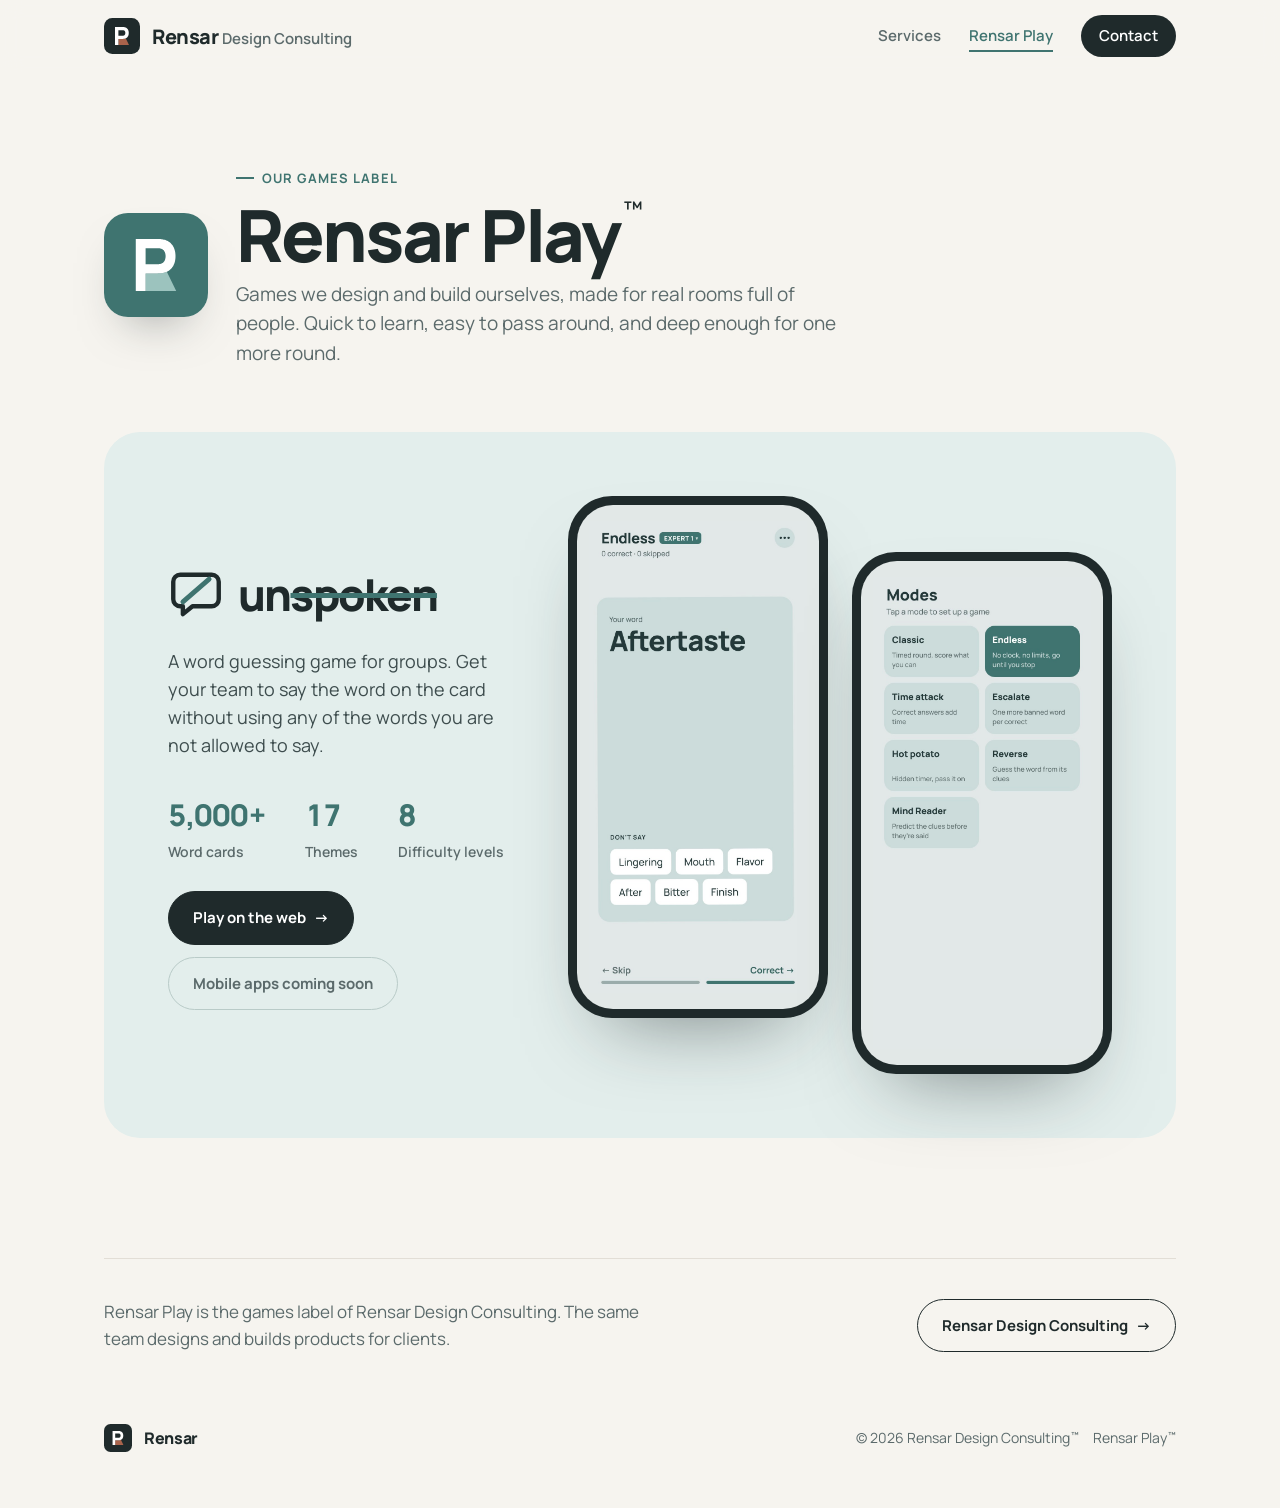
==== play.html @ d3c5a80e "Add Rensar website Home page for Rensar Design Consulting and a separate Rensar Play page.  Co-Autho" ====
<!doctype html>
<html lang="en">
<head>
<meta charset="utf-8">
<meta name="viewport" content="width=device-width, initial-scale=1">
<title>Rensar Play</title>
<meta name="description" content="Rensar Play, the games label of Rensar Design Consulting.">
<link rel="preconnect" href="https://fonts.googleapis.com">
<link rel="preconnect" href="https://fonts.gstatic.com" crossorigin>
<link href="https://fonts.googleapis.com/css2?family=Manrope:wght@400;500;600;700;800&display=swap" rel="stylesheet">
<link rel="icon" href="img/favicon.svg" type="image/svg+xml">
<link rel="stylesheet" href="styles.css">
</head>
<body class="play">
<svg width="0" height="0" style="position:absolute" aria-hidden="true">
  <defs>
    <path id="r-wedge" d="M69.44 75.00 L40.00 75.00 L40.00 58.06 L51.67 58.06 L51.81 58.05 L51.97 58.05 L52.13 58.05 L52.31 58.04 L52.50 58.04 L52.70 58.03 L52.91 58.02 L53.13 58.01 L53.37 58.00 L53.61 57.99 L53.86 57.97 L54.10 57.96 L54.34 57.94 L54.57 57.92 L54.79 57.90 L55.01 57.88 L55.22 57.85 L55.43 57.83 L55.64 57.80 L55.83 57.78 L56.71 57.62 L57.55 57.44 L58.36 57.22 L59.14 56.97 L59.88 56.69 L60.34 56.50 L60.42 56.50 L69.44 75.00 Z"/>
    <path id="r-p" d="M30.56 25.00 L51.67 25.00 L51.82 25.00 L51.98 25.00 L52.15 25.00 L52.33 25.01 L52.52 25.01 L52.72 25.02 L52.93 25.03 L53.16 25.03 L53.39 25.04 L53.63 25.05 L53.87 25.06 L54.11 25.08 L54.34 25.09 L54.57 25.11 L54.80 25.13 L55.01 25.16 L55.23 25.18 L55.43 25.21 L55.64 25.24 L55.83 25.28 L56.71 25.43 L57.56 25.62 L58.38 25.84 L59.16 26.08 L59.91 26.36 L60.63 26.67 L61.31 27.02 L61.97 27.39 L62.59 27.79 L63.18 28.23 L63.73 28.69 L64.26 29.18 L64.76 29.69 L65.23 30.22 L65.66 30.78 L66.07 31.36 L66.45 31.96 L66.79 32.58 L67.11 33.23 L67.40 33.91 L67.65 34.60 L67.88 35.31 L68.09 36.03 L68.26 36.77 L68.41 37.52 L68.53 38.29 L68.63 39.08 L68.70 39.88 L68.74 40.70 L68.75 41.53 L68.74 42.36 L68.70 43.18 L68.63 43.98 L68.53 44.76 L68.41 45.53 L68.26 46.29 L68.08 47.03 L67.87 47.75 L67.64 48.46 L67.38 49.15 L67.09 49.82 L66.77 50.47 L66.42 51.10 L66.04 51.70 L65.63 52.28 L65.20 52.83 L64.73 53.37 L64.23 53.88 L63.70 54.36 L63.14 54.83 L62.55 55.26 L61.93 55.67 L61.28 56.04 L60.60 56.38 L59.88 56.69 L59.14 56.97 L58.36 57.22 L57.55 57.44 L56.71 57.62 L55.83 57.78 L55.64 57.80 L55.43 57.83 L55.22 57.85 L55.01 57.88 L54.79 57.90 L54.57 57.92 L54.34 57.94 L54.10 57.96 L53.86 57.97 L53.61 57.99 L53.37 58.00 L53.13 58.01 L52.91 58.02 L52.70 58.03 L52.50 58.04 L52.31 58.04 L52.13 58.05 L51.97 58.05 L51.81 58.05 L51.67 58.06 L40.00 58.06 L40.00 75.00 L30.56 75.00 L30.56 25.00 Z M51.25 49.24 L51.40 49.24 L51.55 49.23 L51.70 49.23 L51.86 49.23 L52.01 49.22 L52.17 49.21 L52.34 49.20 L52.51 49.19 L52.67 49.18 L52.85 49.17 L53.02 49.15 L53.19 49.13 L53.36 49.11 L53.52 49.09 L53.68 49.06 L53.84 49.03 L53.99 49.00 L54.15 48.97 L54.30 48.93 L54.44 48.89 L54.82 48.78 L55.17 48.65 L55.51 48.51 L55.83 48.36 L56.14 48.19 L56.42 48.01 L56.69 47.81 L56.94 47.60 L57.18 47.37 L57.40 47.14 L57.60 46.89 L57.79 46.63 L57.96 46.37 L58.13 46.10 L58.28 45.83 L58.41 45.56 L58.54 45.27 L58.65 44.99 L58.75 44.69 L58.84 44.39 L58.91 44.09 L58.98 43.79 L59.04 43.50 L59.09 43.21 L59.14 42.92 L59.17 42.64 L59.20 42.35 L59.22 42.08 L59.23 41.80 L59.24 41.53 L59.23 41.26 L59.22 40.98 L59.20 40.70 L59.17 40.42 L59.14 40.13 L59.09 39.85 L59.04 39.56 L58.98 39.26 L58.91 38.96 L58.84 38.66 L58.75 38.36 L58.65 38.07 L58.54 37.78 L58.41 37.50 L58.28 37.22 L58.13 36.95 L57.96 36.68 L57.79 36.42 L57.60 36.17 L57.40 35.92 L57.18 35.68 L56.94 35.46 L56.69 35.24 L56.42 35.05 L56.14 34.87 L55.83 34.70 L55.51 34.54 L55.17 34.40 L54.82 34.28 L54.44 34.17 L54.30 34.13 L54.15 34.09 L53.99 34.05 L53.84 34.02 L53.68 33.99 L53.52 33.97 L53.36 33.94 L53.19 33.92 L53.02 33.90 L52.85 33.89 L52.67 33.88 L52.51 33.86 L52.34 33.85 L52.17 33.84 L52.01 33.84 L51.86 33.83 L51.70 33.83 L51.55 33.82 L51.40 33.82 L51.25 33.82 L40.00 33.82 L40.00 49.24 L51.25 49.24 Z" fill-rule="evenodd"/>
    <symbol id="tile-teal" viewBox="0 0 100 100"><rect width="100" height="100" rx="23" fill="#3F7470"/><use href="#r-wedge" fill="#9CC3BE"/><use href="#r-p" fill="#fff"/></symbol>
    <symbol id="tile-ink-clay" viewBox="0 0 100 100"><rect width="100" height="100" rx="23" fill="#1F2A2B"/><use href="#r-wedge" fill="#A9634B"/><use href="#r-p" fill="#fff"/></symbol>
    <symbol id="tile-paper-clay" viewBox="0 0 100 100"><rect width="100" height="100" rx="23" fill="#FFFFFF"/><use href="#r-wedge" fill="#A9634B"/><use href="#r-p" fill="#1F2A2B"/></symbol>
    <symbol id="bubble" viewBox="0 0 64 64">
      <path d="M14 10h36a8 8 0 0 1 8 8v20a8 8 0 0 1-8 8H28l-11 9v-9h-3a8 8 0 0 1-8-8V18a8 8 0 0 1 8-8z" fill="none" stroke="#1F2A2B" stroke-width="5" stroke-linejoin="round"/>
      <path d="M17 41 L47 15" stroke="#3F7470" stroke-width="5.5" stroke-linecap="round"/>
    </symbol>
  </defs>
</svg>
<header class="nav">
  <div class="wrap">
    <a class="brand" href="index.html" aria-label="Rensar Design Consulting home">
      <svg><use href="#tile-ink-clay"/></svg><span>Rensar <small>Design Consulting</small></span>
    </a>
    <nav>
      <a class="hide-sm" href="index.html#services">Services</a>
      <a class="play-link active" href="play.html">Rensar Play</a>
      <a class="btn-sm" href="index.html#contact">Contact</a>
    </nav>
  </div>
</header>
<main>
  <section class="play-hero">
    <div class="wrap">
      <div class="badge enter"><svg><use href="#tile-teal"/></svg></div>
      <div>
        <div class="eyebrow">Our games label</div>
        <h1>Rensar Play<span class="tm">™</span></h1>
        <p class="lede">Games we design and build ourselves, made for real rooms full of people. Quick to learn, easy to pass around, and deep enough for one more round.</p>
      </div>
    </div>
  </section>

  <section style="padding-top:24px">
    <div class="wrap">
      <div class="game-band reveal">
        <div class="game">
          <div>
            <div class="wordmark"><svg><use href="#bubble"/></svg><span>un<s>spoken</s></span></div>
            <p class="desc">A word guessing game for groups. Get your team to say the word on the card without using any of the words you are not allowed to say.</p>
            <div class="stats reveal">
              <div class="stat"><b data-count="5000" data-suffix="+">5,000+</b><span>Word cards</span></div>
              <div class="stat"><b data-count="17">17</b><span>Themes</span></div>
              <div class="stat"><b data-count="8">8</b><span>Difficulty levels</span></div>
            </div>
            <div class="cta" style="margin-top:8px">
              <a class="btn primary" href="https://claude.ai/artifact/SXDwUy3D3ZzAyVBZun3dq1" target="_blank" rel="noopener">Play on the web <span class="arrow">→</span></a>
              <span class="btn soon">Mobile apps coming soon</span>
            </div>
          </div>
          <div class="phones">
            <div class="phone"><div class="screen"><img src="img/unspoken-home.jpg" alt="Unspoken card screen with the word Aftertaste and six banned words"></div></div>
            <div class="phone second"><div class="screen"><img src="img/unspoken-modes.jpg" alt="Unspoken modes screen"></div></div>
          </div>
        </div>
      </div>
    </div>
  </section>

  <section class="back" style="padding-top:24px">
    <div class="wrap">
      <div class="row reveal">
        <p>Rensar Play is the games label of Rensar Design Consulting. The same team designs and builds products for clients.</p>
        <a class="btn ghost" href="index.html">Rensar Design Consulting <span class="arrow">→</span></a>
      </div>
    </div>
  </section>
</main>
<footer>
  <div class="wrap">
    <a class="brand" href="index.html"><svg><use href="#tile-ink-clay"/></svg><span>Rensar</span></a>
    <div class="marks">© 2026 Rensar Design Consulting<span class="tm">™</span><span class="gap"></span>Rensar Play<span class="tm">™</span></div>
  </div>
</footer>
<script src="site.js"></script>
</body>
</html>
---- styles.css ----
:root {
  --ink: #1F2A2B;
  --teal: #3F7470;
  --teal-light: #9CC3BE;
  --teal-wash: #E3EEEC;
  --clay: #A9634B;
  --clay-soft: #D9937A;
  --clay-wash: #F3E6E0;
  --paper: #F6F4EF;
  --card: #FFFFFF;
  --text: #1F2A2B;
  --muted: #5B6A6B;
  --line: #E2DED6;
  --max: 1120px;
  --ease: cubic-bezier(.2, .7, .2, 1);
}
* { box-sizing: border-box; margin: 0; padding: 0; }
html { scroll-behavior: smooth; }
body {
  font-family: "Manrope", system-ui, -apple-system, "Segoe UI", sans-serif;
  background: var(--paper);
  color: var(--text);
  line-height: 1.55;
  -webkit-font-smoothing: antialiased;
}
a { color: inherit; }
.wrap { max-width: var(--max); margin: 0 auto; padding: 0 24px; }
.tm { font-size: 0.6em; vertical-align: super; font-weight: 600; margin-left: 1px; }

/* Nav */
header.nav {
  position: sticky; top: 0; z-index: 10;
  background: rgba(246, 244, 239, 0.88);
  backdrop-filter: blur(10px);
  border-bottom: 1px solid transparent;
  transition: border-color .3s, box-shadow .3s;
}
header.nav.scrolled { border-bottom-color: var(--line); }
.nav .wrap { display: flex; align-items: center; justify-content: space-between; height: 72px; gap: 16px; }
.brand { display: flex; align-items: center; gap: 12px; text-decoration: none; }
.brand svg { width: 36px; height: 36px; display: block; transition: transform .4s var(--ease); }
.brand:hover svg { transform: rotate(-6deg) scale(1.05); }
.brand span { font-weight: 800; font-size: 20px; letter-spacing: -0.02em; white-space: nowrap; }
.brand small { font-weight: 600; color: var(--muted); font-size: 15px; letter-spacing: 0; }
.nav nav { display: flex; gap: 28px; align-items: center; }
.nav nav a { position: relative; text-decoration: none; font-weight: 600; font-size: 15px; color: var(--muted); white-space: nowrap; transition: color .2s; }
.nav nav a:not(.btn-sm)::after {
  content: ""; position: absolute; left: 0; right: 0; bottom: -4px; height: 2px; background: currentColor;
  transform: scaleX(0); transform-origin: left; transition: transform .3s var(--ease);
}
.nav nav a:hover, .nav nav a.active { color: var(--ink); }
.nav nav a:hover::after, .nav nav a.active::after { transform: scaleX(1); }
.nav nav a.play-link { color: var(--teal); }
.nav nav a.btn-sm { color: #fff; background: var(--ink); padding: 9px 18px; border-radius: 999px; transition: background .2s, transform .2s; }
.nav nav a.btn-sm:hover { background: var(--clay); transform: translateY(-1px); }

/* Hero */
.hero { padding: 96px 0 88px; }
.hero .wrap { display: grid; grid-template-columns: 1.25fr 1fr; gap: 64px; align-items: center; }
.eyebrow {
  display: inline-flex; align-items: center; gap: 8px;
  font-size: 13px; font-weight: 700; letter-spacing: 0.08em; text-transform: uppercase; color: var(--clay);
}
.eyebrow::before { content: ""; width: 18px; height: 2px; background: currentColor; }
h1 { font-size: clamp(42px, 6vw, 72px); line-height: 1.02; letter-spacing: -0.035em; font-weight: 800; margin: 20px 0 24px; }
h1 em { font-style: normal; color: var(--clay); }
.lede { font-size: 19px; color: var(--muted); max-width: 520px; }
.cta { display: flex; gap: 12px; margin-top: 36px; flex-wrap: wrap; }
.btn {
  display: inline-flex; align-items: center; gap: 8px;
  padding: 14px 24px; border-radius: 999px; font-weight: 700; font-size: 15px; text-decoration: none;
  border: 1.5px solid var(--ink); transition: background .2s, color .2s, border-color .2s, transform .2s var(--ease);
}
.btn:hover { transform: translateY(-2px); }
.btn .arrow { transition: transform .25s var(--ease); }
.btn:hover .arrow { transform: translateX(3px); }
.btn.primary { background: var(--ink); color: #fff; }
.btn.primary:hover { background: var(--clay); border-color: var(--clay); }
.btn.ghost:hover { background: var(--ink); color: #fff; }

.hero-art { position: relative; aspect-ratio: 1; max-width: 440px; justify-self: end; width: 100%; }
.hero-art .tile { position: absolute; aspect-ratio: 1; border-radius: 23%; box-shadow: 0 30px 60px -30px rgba(31,42,43,0.45); }
.hero-art .tile svg { width: 100%; height: 100%; display: block; }
.hero-art .t1 { width: 72%; top: 0; right: 0; animation: float 7s ease-in-out infinite; }
.hero-art .t2 { width: 46%; bottom: 0; left: 0; animation: float 7s ease-in-out -3.5s infinite; }
.hero-art .dot { position: absolute; width: 14%; aspect-ratio: 1; border-radius: 50%; background: var(--teal); bottom: 18%; right: 8%; animation: pulse 4s ease-in-out infinite; }
@keyframes float { 0%, 100% { transform: translateY(0) rotate(0); } 50% { transform: translateY(-12px) rotate(-1.5deg); } }
@keyframes pulse { 0%, 100% { transform: scale(1); } 50% { transform: scale(1.12); } }

/* Hero entrance */
.hero .enter { opacity: 0; transform: translateY(18px); animation: enter .8s var(--ease) forwards; }
.hero .enter:nth-child(2) { animation-delay: .08s; }
.hero .enter:nth-child(3) { animation-delay: .16s; }
.hero .enter:nth-child(4) { animation-delay: .24s; }
.hero-art.enter { animation-delay: .2s; }
@keyframes enter { to { opacity: 1; transform: none; } }

/* Scroll reveal */
.reveal { opacity: 0; transform: translateY(24px); transition: opacity .7s var(--ease), transform .7s var(--ease); }
.reveal.in { opacity: 1; transform: none; }
.stagger > .reveal:nth-child(2) { transition-delay: .08s; }
.stagger > .reveal:nth-child(3) { transition-delay: .16s; }
.stagger > .reveal:nth-child(4) { transition-delay: .24s; }

/* Sections */
section { padding: 96px 0; }
.section-head { max-width: 680px; margin-bottom: 56px; }
h2 { font-size: clamp(32px, 4vw, 46px); line-height: 1.08; letter-spacing: -0.03em; font-weight: 800; margin-top: 14px; }
.section-head p { color: var(--muted); font-size: 18px; margin-top: 16px; }

/* Entry points */
.entry { display: grid; grid-template-columns: repeat(3, 1fr); gap: 20px; }
.entry-card {
  background: var(--card); border: 1px solid var(--line); border-radius: 24px; padding: 32px;
  transition: transform .3s var(--ease), box-shadow .3s var(--ease), border-color .3s;
}
.entry-card:hover { transform: translateY(-4px); box-shadow: 0 24px 48px -32px rgba(31,42,43,0.4); border-color: #D5CFC4; }
.entry-card .stage { font-size: 13px; font-weight: 700; letter-spacing: .06em; text-transform: uppercase; color: var(--clay); }
.entry-card h3 { font-size: 23px; font-weight: 800; letter-spacing: -0.02em; line-height: 1.2; margin: 12px 0 10px; }
.entry-card p { color: var(--muted); }
.strategy-note {
  margin-top: 20px; border-radius: 24px; padding: 32px 36px; background: var(--clay-wash);
  display: grid; grid-template-columns: auto 1fr; gap: 24px; align-items: center;
}
.strategy-note .q { font-size: 56px; font-weight: 800; line-height: 1; color: var(--clay); letter-spacing: -0.04em; }
.strategy-note p { font-size: 18px; color: #4A3A33; }
.strategy-note b { color: var(--ink); }

/* Services */
.services .grid { display: grid; grid-template-columns: 1fr 1fr; gap: 24px; }
.svc { border-radius: 28px; padding: 40px; background: var(--card); border: 1px solid var(--line); display: flex; flex-direction: column; gap: 16px; }
.svc.dark { background: var(--ink); color: #fff; border-color: var(--ink); }
.svc .num { font-size: 14px; font-weight: 800; color: var(--clay); }
.svc.dark .num { color: var(--clay-soft); }
.svc h3 { font-size: 28px; font-weight: 800; letter-spacing: -0.025em; line-height: 1.15; }
.svc p { color: var(--muted); font-size: 17px; }
.svc.dark p { color: #C9D6D4; }
.svc ul { list-style: none; display: grid; gap: 10px; margin-top: 8px; }
.svc li { display: flex; gap: 12px; align-items: baseline; font-weight: 600; }
.svc li::before { content: ""; width: 8px; height: 8px; border-radius: 2px; background: var(--clay); flex: none; transform: translateY(-2px); }
.platforms { display: grid; grid-template-columns: 1fr 1fr; gap: 12px; margin-top: 8px; }
.platform { border-radius: 16px; background: rgba(255,255,255,0.07); padding: 18px; transition: background .25s; }
.platform:hover { background: rgba(255,255,255,0.13); }
.platform b { display: block; font-size: 17px; font-weight: 800; color: #fff; }
.platform span { font-size: 14px; color: #9FB2B0; }

/* Approach */
.principles { display: grid; grid-template-columns: repeat(3, 1fr); gap: 24px; }
.principle { padding-top: 24px; position: relative; }
.principle::before { content: ""; position: absolute; top: 0; left: 0; right: 0; height: 2px; background: var(--ink); transform: scaleX(0); transform-origin: left; transition: transform .9s var(--ease) .1s; }
.principle.in::before { transform: scaleX(1); }
.principle .n { font-size: 14px; font-weight: 800; color: var(--clay); }
.principle h3 { font-size: 22px; font-weight: 800; letter-spacing: -0.02em; margin: 10px 0; }
.principle p { color: var(--muted); }

/* Contact */
.contact { background: var(--ink); color: #fff; border-radius: 36px; padding: 72px 64px; display: grid; grid-template-columns: 1.4fr 1fr; gap: 48px; align-items: end; }
.contact h2 { color: #fff; }
.contact p { color: #C9D6D4; font-size: 18px; margin-top: 16px; max-width: 520px; }
.contact .links { display: grid; gap: 12px; justify-items: start; }
.contact .btn { border-color: #fff; color: var(--ink); background: #fff; }
.contact .btn:hover { background: var(--clay); border-color: var(--clay); color: #fff; }
.contact .eyebrow { color: var(--clay-soft); }

/* Play page */
body.play .eyebrow { color: var(--teal); }
body.play h1 em { color: var(--teal); }
body.play .btn.primary:hover { background: var(--teal); border-color: var(--teal); }
.play-hero { padding: 88px 0 40px; }
.play-hero .wrap { display: flex; align-items: center; gap: 28px; }
.play-hero .badge { width: 104px; height: 104px; flex: none; border-radius: 23%; box-shadow: 0 24px 48px -26px rgba(31,42,43,0.5); animation: float 7s ease-in-out infinite; }
.play-hero .badge svg { width: 100%; height: 100%; display: block; }
.play-hero h1 { margin: 10px 0 8px; }
.play-hero h1 .tm { font-size: 0.3em; vertical-align: 2.1em; margin-left: 4px; }
.play-hero .lede { max-width: 620px; }
.game-band { background: var(--teal-wash); border-radius: 36px; padding: 64px; }
.game { display: grid; grid-template-columns: 1fr 1.05fr; gap: 56px; align-items: center; }
.wordmark { display: flex; align-items: center; gap: 14px; margin-bottom: 20px; }
.wordmark svg { width: 56px; height: 56px; }
.wordmark span { font-size: 44px; font-weight: 800; letter-spacing: -0.04em; color: var(--ink); }
.wordmark s { text-decoration-color: var(--teal); text-decoration-thickness: 5px; }
.game p.desc { font-size: 18px; color: #3E4D4E; max-width: 480px; }
.stats { display: grid; grid-template-columns: repeat(3, auto); justify-content: start; gap: 40px; margin: 32px 0 28px; max-width: 480px; }
.stat b { display: block; font-size: 30px; font-weight: 800; letter-spacing: -0.03em; color: var(--teal); font-variant-numeric: tabular-nums; }
.stat span { font-size: 14px; color: var(--muted); font-weight: 600; }
.modes { display: flex; flex-wrap: wrap; gap: 8px; max-width: 480px; }
.modes span { font-size: 14px; font-weight: 600; padding: 7px 14px; border-radius: 999px; background: #fff; color: var(--teal); transition: background .2s, color .2s; }
.modes span:hover { background: var(--teal); color: #fff; }
.platform-note { margin-top: 28px; font-size: 15px; color: var(--muted); font-weight: 600; }

.phones { display: flex; gap: 24px; justify-content: center; align-items: flex-start; }
.phone {
  width: 260px; flex: none; border-radius: 44px; background: var(--ink); padding: 9px;
  box-shadow: 0 40px 80px -40px rgba(31,42,43,0.55);
  transition: transform .4s var(--ease);
}
.phone:hover { transform: translateY(-6px); }
.screen { background: #E2E8E7; border-radius: 36px; padding: 16px 12px; overflow: hidden; }
.screen img { display: block; width: 100%; }
.phone.second { margin-top: 56px; }

.back { padding: 64px 0 24px; }
.back .row { display: flex; justify-content: space-between; align-items: center; gap: 24px; flex-wrap: wrap; border-top: 1px solid var(--line); padding-top: 40px; }
.back p { color: var(--muted); font-size: 17px; max-width: 560px; }

/* Strategy statement */
.strategy { padding: 40px 0 72px; }
.statement { border-top: 2px solid var(--ink); padding-top: 40px; display: grid; grid-template-columns: 1fr 1fr; gap: 24px 64px; align-items: start; }
.statement .eyebrow { grid-column: 1 / -1; }
.statement h2 { margin-top: 0; font-size: clamp(32px, 4.2vw, 50px); }
.statement h2 .soft { color: var(--muted); }
.statement p { font-size: 19px; color: var(--muted); padding-top: 6px; }
.btn.soon { border-color: #B9CBC8; color: var(--muted); cursor: default; }
.btn.soon:hover { transform: none; }

/* What we do header with the why */
.why { display: grid; grid-template-columns: 1fr 1fr; gap: 24px 64px; align-items: end; margin-bottom: 56px; }
.why h2 { margin-top: 14px; }
.why-text { border-left: 2px solid var(--ink); padding-left: 24px; }
.why-text h3 { font-size: 21px; font-weight: 800; letter-spacing: -0.02em; margin-bottom: 8px; }
.why-text p { color: var(--muted); font-size: 17px; }

/* Footer */
footer { padding: 48px 0 56px; color: var(--muted); font-size: 14px; }
footer .wrap { display: flex; justify-content: space-between; align-items: center; gap: 24px; flex-wrap: wrap; }
footer .brand svg { width: 28px; height: 28px; }
footer .brand span { font-size: 16px; color: var(--ink); }
footer .marks { text-align: right; }
footer .marks .gap { display: inline-block; width: 14px; }
footer .marks a { text-decoration: none; }
footer .marks a:hover { color: var(--ink); }

@media (max-width: 860px) {
  .nav nav { gap: 16px; }
  .nav nav a.hide-sm, .brand small { display: none; }
  .hero { padding: 56px 0 64px; }
  .statement, .why { grid-template-columns: 1fr; }
  .hero .wrap, .game, .services .grid, .contact, .entry { grid-template-columns: 1fr; }
  .hero-art { justify-self: center; max-width: 300px; }
  .principles { grid-template-columns: 1fr; gap: 32px; }
  section { padding: 72px 0; }
  .svc, .entry-card { padding: 28px; }
  .strategy-note { grid-template-columns: 1fr; padding: 28px; gap: 12px; }
  .contact { padding: 48px 28px; border-radius: 28px; }
  .wrap { padding: 0 20px; }
  .play-hero { padding: 48px 0 24px; }
  .play-hero .wrap { flex-direction: column; align-items: flex-start; gap: 20px; }
  .play-hero .badge { width: 80px; height: 80px; }
  .game-band { padding: 36px 20px; border-radius: 28px; }
  .stats { gap: 24px; }
  .phones { gap: 12px; }
  .phone { width: calc(50% - 6px); border-radius: 30px; padding: 6px; }
  .screen { border-radius: 25px; padding: 10px 7px; }
    .phone.second { margin-top: 36px; }
  footer .marks { text-align: left; }
}
@media (max-width: 400px) {
  .nav nav a.btn-sm { padding: 8px 14px; font-size: 14px; }
}
@media (prefers-reduced-motion: reduce) {
  *, *::before, *::after { animation: none !important; transition: none !important; }
  .reveal, .hero .enter { opacity: 1; transform: none; }
  .principle::before { transform: none; }
}
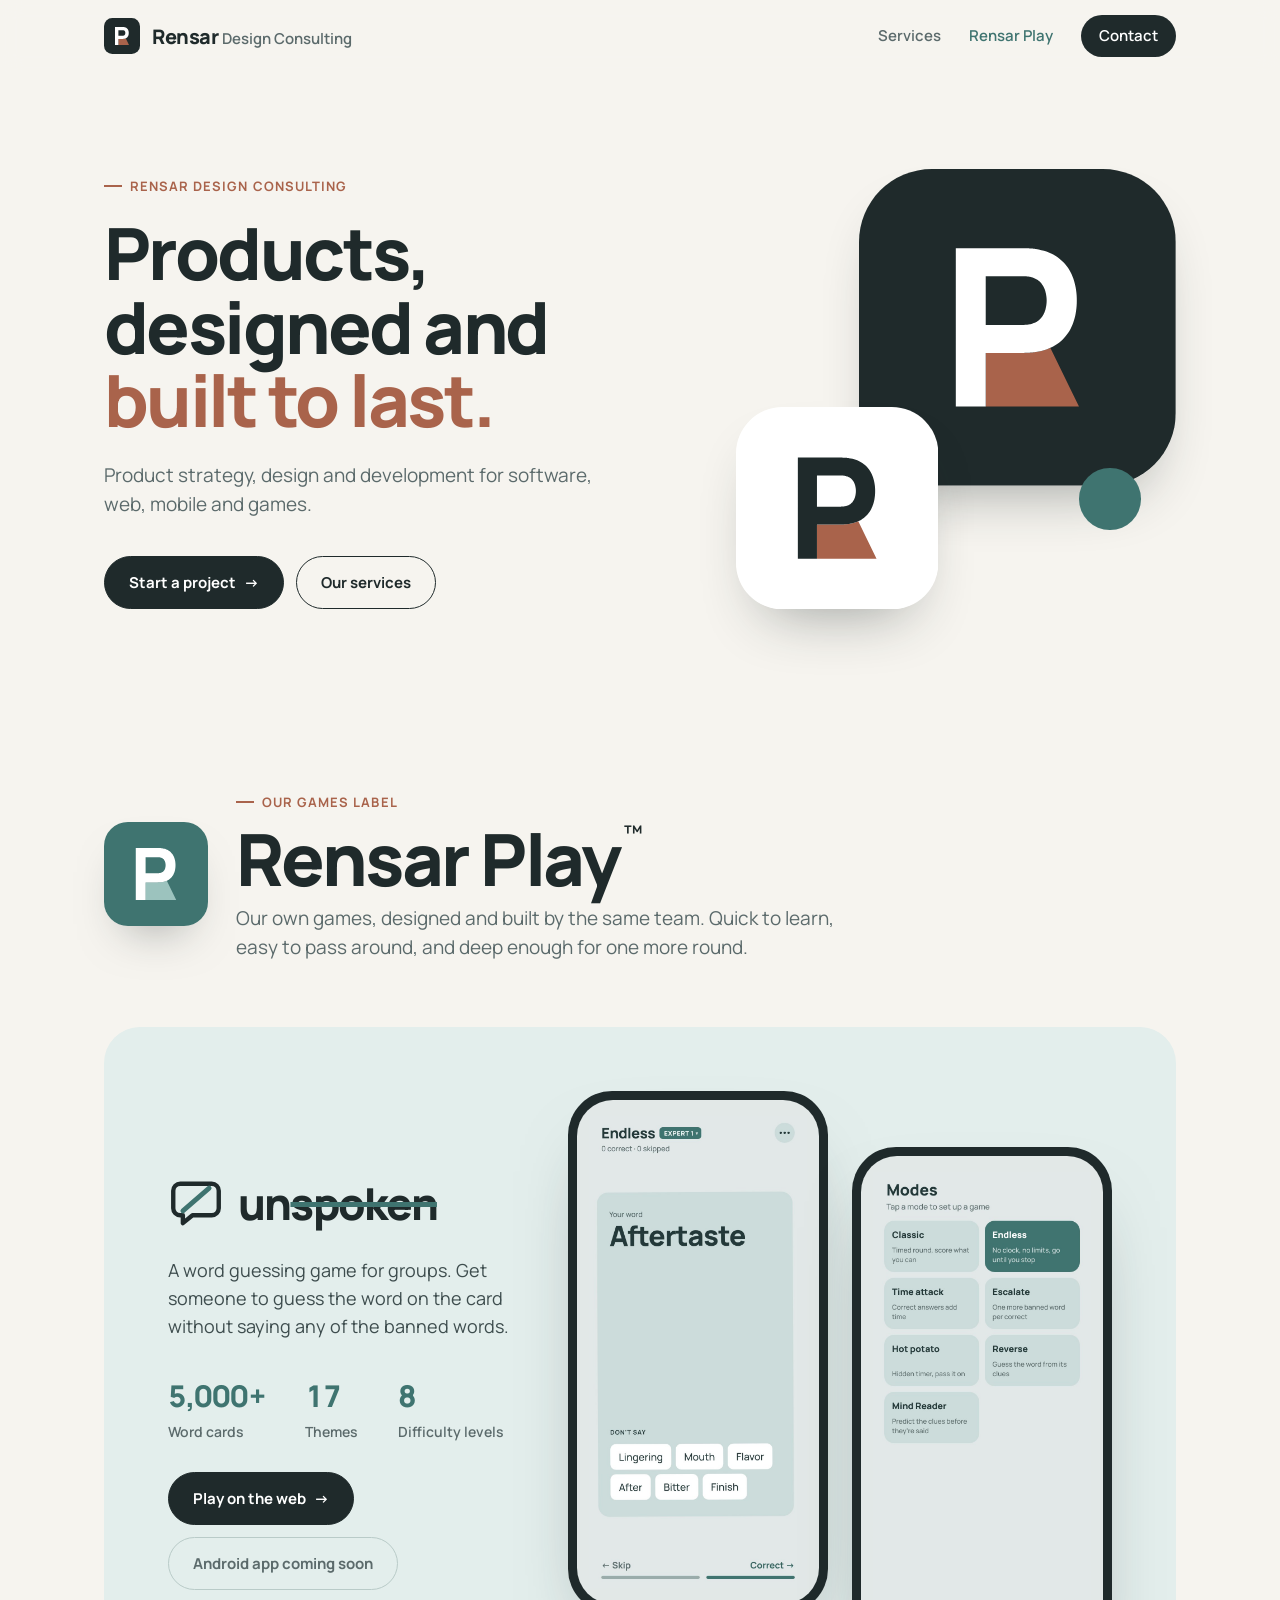
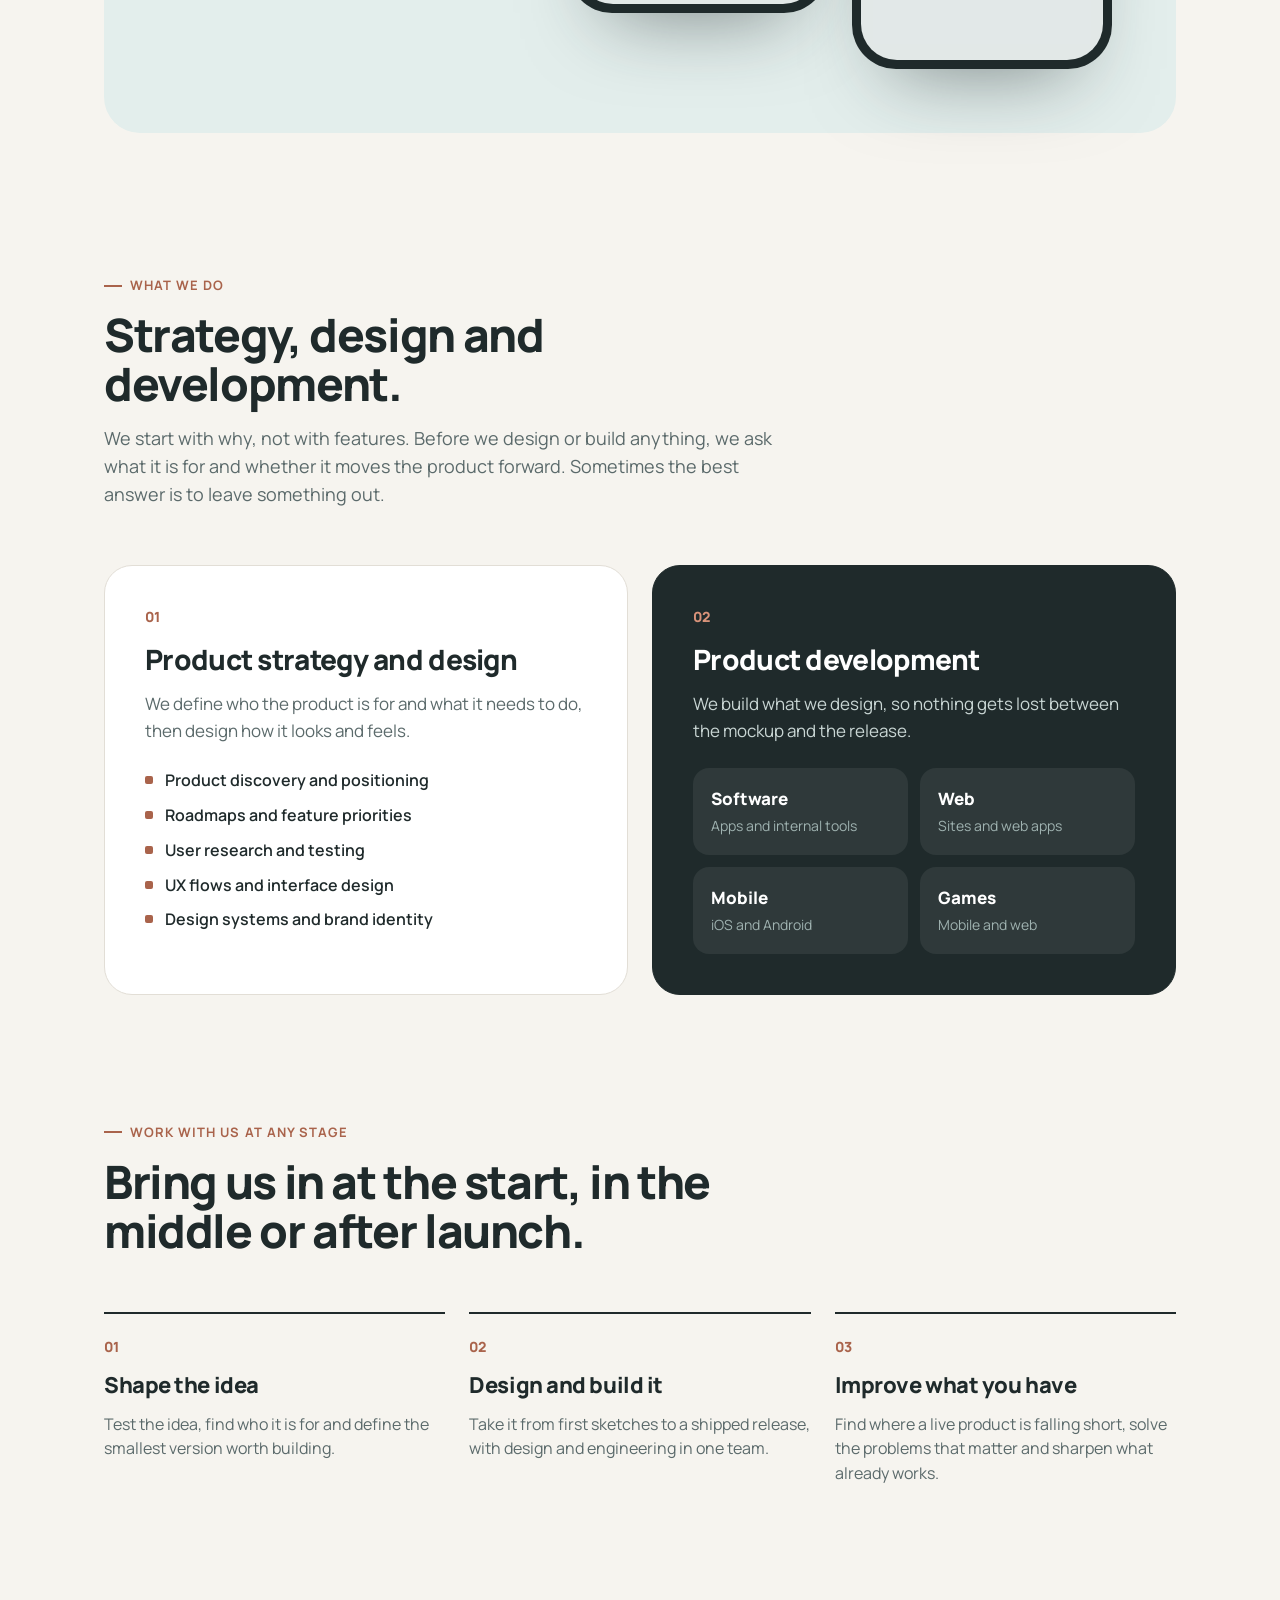
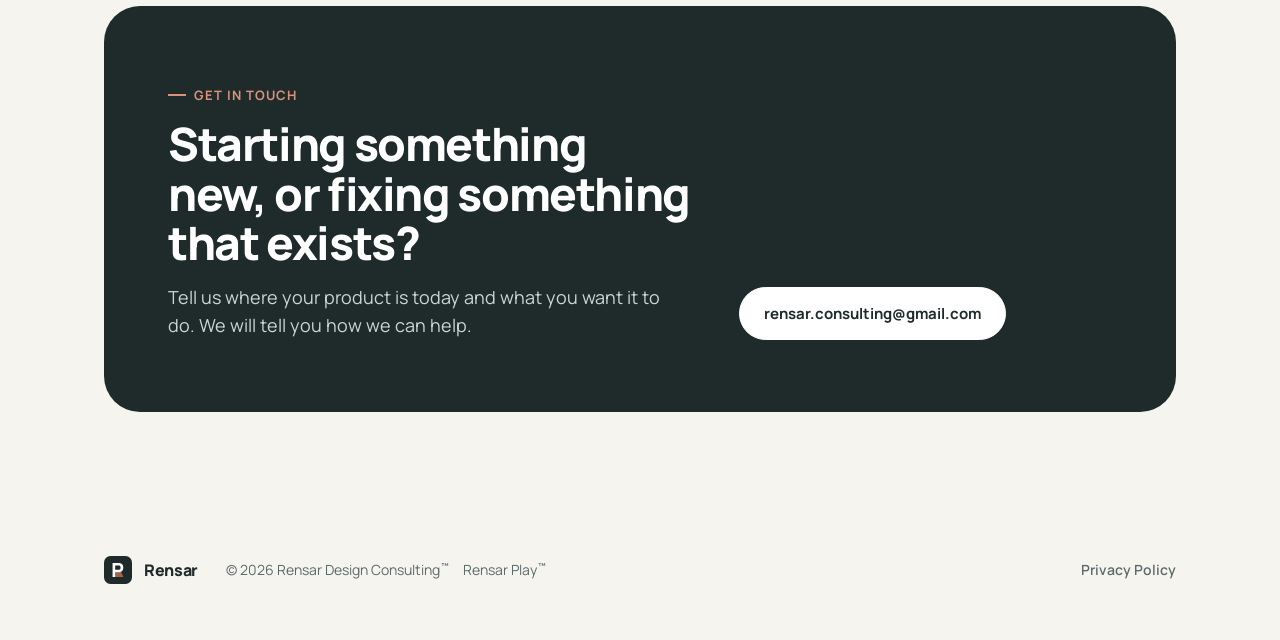
==== commit a7795e4a: "Merge Rensar Play into the home page and add a privacy policy Rensar Play now sits on the home page " ====
--- a/play.html
+++ b/play.html
@@ -1,95 +1,29 @@
 <!doctype html>
 <html lang="en">
 <head>
+<!-- Google tag (gtag.js) -->
+<script async src="https://www.googletagmanager.com/gtag/js?id=G-88QGJGL4W3"></script>
+<script>
+  window.dataLayer = window.dataLayer || [];
+  function gtag(){dataLayer.push(arguments);}
+  gtag('js', new Date());
+
+  gtag('config', 'G-88QGJGL4W3');
+</script>
 <meta charset="utf-8">
+<meta http-equiv="refresh" content="0; url=index.html#play">
+<link rel="canonical" href="index.html#play">
 <meta name="viewport" content="width=device-width, initial-scale=1">
 <title>Rensar Play</title>
-<meta name="description" content="Rensar Play, the games label of Rensar Design Consulting.">
+<meta name="description" content="Product strategy, design and development for software, web, mobile and games.">
+<meta name="google-site-verification" content="vryjeWUcmOsj8z5AJ62IvDRwyoW50FepLjHbi1PygwI" />
 <link rel="preconnect" href="https://fonts.googleapis.com">
 <link rel="preconnect" href="https://fonts.gstatic.com" crossorigin>
 <link href="https://fonts.googleapis.com/css2?family=Manrope:wght@400;500;600;700;800&display=swap" rel="stylesheet">
 <link rel="icon" href="img/favicon.svg" type="image/svg+xml">
 <link rel="stylesheet" href="styles.css">
 </head>
-<body class="play">
-<svg width="0" height="0" style="position:absolute" aria-hidden="true">
-  <defs>
-    <path id="r-wedge" d="M69.44 75.00 L40.00 75.00 L40.00 58.06 L51.67 58.06 L51.81 58.05 L51.97 58.05 L52.13 58.05 L52.31 58.04 L52.50 58.04 L52.70 58.03 L52.91 58.02 L53.13 58.01 L53.37 58.00 L53.61 57.99 L53.86 57.97 L54.10 57.96 L54.34 57.94 L54.57 57.92 L54.79 57.90 L55.01 57.88 L55.22 57.85 L55.43 57.83 L55.64 57.80 L55.83 57.78 L56.71 57.62 L57.55 57.44 L58.36 57.22 L59.14 56.97 L59.88 56.69 L60.34 56.50 L60.42 56.50 L69.44 75.00 Z"/>
-    <path id="r-p" d="M30.56 25.00 L51.67 25.00 L51.82 25.00 L51.98 25.00 L52.15 25.00 L52.33 25.01 L52.52 25.01 L52.72 25.02 L52.93 25.03 L53.16 25.03 L53.39 25.04 L53.63 25.05 L53.87 25.06 L54.11 25.08 L54.34 25.09 L54.57 25.11 L54.80 25.13 L55.01 25.16 L55.23 25.18 L55.43 25.21 L55.64 25.24 L55.83 25.28 L56.71 25.43 L57.56 25.62 L58.38 25.84 L59.16 26.08 L59.91 26.36 L60.63 26.67 L61.31 27.02 L61.97 27.39 L62.59 27.79 L63.18 28.23 L63.73 28.69 L64.26 29.18 L64.76 29.69 L65.23 30.22 L65.66 30.78 L66.07 31.36 L66.45 31.96 L66.79 32.58 L67.11 33.23 L67.40 33.91 L67.65 34.60 L67.88 35.31 L68.09 36.03 L68.26 36.77 L68.41 37.52 L68.53 38.29 L68.63 39.08 L68.70 39.88 L68.74 40.70 L68.75 41.53 L68.74 42.36 L68.70 43.18 L68.63 43.98 L68.53 44.76 L68.41 45.53 L68.26 46.29 L68.08 47.03 L67.87 47.75 L67.64 48.46 L67.38 49.15 L67.09 49.82 L66.77 50.47 L66.42 51.10 L66.04 51.70 L65.63 52.28 L65.20 52.83 L64.73 53.37 L64.23 53.88 L63.70 54.36 L63.14 54.83 L62.55 55.26 L61.93 55.67 L61.28 56.04 L60.60 56.38 L59.88 56.69 L59.14 56.97 L58.36 57.22 L57.55 57.44 L56.71 57.62 L55.83 57.78 L55.64 57.80 L55.43 57.83 L55.22 57.85 L55.01 57.88 L54.79 57.90 L54.57 57.92 L54.34 57.94 L54.10 57.96 L53.86 57.97 L53.61 57.99 L53.37 58.00 L53.13 58.01 L52.91 58.02 L52.70 58.03 L52.50 58.04 L52.31 58.04 L52.13 58.05 L51.97 58.05 L51.81 58.05 L51.67 58.06 L40.00 58.06 L40.00 75.00 L30.56 75.00 L30.56 25.00 Z M51.25 49.24 L51.40 49.24 L51.55 49.23 L51.70 49.23 L51.86 49.23 L52.01 49.22 L52.17 49.21 L52.34 49.20 L52.51 49.19 L52.67 49.18 L52.85 49.17 L53.02 49.15 L53.19 49.13 L53.36 49.11 L53.52 49.09 L53.68 49.06 L53.84 49.03 L53.99 49.00 L54.15 48.97 L54.30 48.93 L54.44 48.89 L54.82 48.78 L55.17 48.65 L55.51 48.51 L55.83 48.36 L56.14 48.19 L56.42 48.01 L56.69 47.81 L56.94 47.60 L57.18 47.37 L57.40 47.14 L57.60 46.89 L57.79 46.63 L57.96 46.37 L58.13 46.10 L58.28 45.83 L58.41 45.56 L58.54 45.27 L58.65 44.99 L58.75 44.69 L58.84 44.39 L58.91 44.09 L58.98 43.79 L59.04 43.50 L59.09 43.21 L59.14 42.92 L59.17 42.64 L59.20 42.35 L59.22 42.08 L59.23 41.80 L59.24 41.53 L59.23 41.26 L59.22 40.98 L59.20 40.70 L59.17 40.42 L59.14 40.13 L59.09 39.85 L59.04 39.56 L58.98 39.26 L58.91 38.96 L58.84 38.66 L58.75 38.36 L58.65 38.07 L58.54 37.78 L58.41 37.50 L58.28 37.22 L58.13 36.95 L57.96 36.68 L57.79 36.42 L57.60 36.17 L57.40 35.92 L57.18 35.68 L56.94 35.46 L56.69 35.24 L56.42 35.05 L56.14 34.87 L55.83 34.70 L55.51 34.54 L55.17 34.40 L54.82 34.28 L54.44 34.17 L54.30 34.13 L54.15 34.09 L53.99 34.05 L53.84 34.02 L53.68 33.99 L53.52 33.97 L53.36 33.94 L53.19 33.92 L53.02 33.90 L52.85 33.89 L52.67 33.88 L52.51 33.86 L52.34 33.85 L52.17 33.84 L52.01 33.84 L51.86 33.83 L51.70 33.83 L51.55 33.82 L51.40 33.82 L51.25 33.82 L40.00 33.82 L40.00 49.24 L51.25 49.24 Z" fill-rule="evenodd"/>
-    <symbol id="tile-teal" viewBox="0 0 100 100"><rect width="100" height="100" rx="23" fill="#3F7470"/><use href="#r-wedge" fill="#9CC3BE"/><use href="#r-p" fill="#fff"/></symbol>
-    <symbol id="tile-ink-clay" viewBox="0 0 100 100"><rect width="100" height="100" rx="23" fill="#1F2A2B"/><use href="#r-wedge" fill="#A9634B"/><use href="#r-p" fill="#fff"/></symbol>
-    <symbol id="tile-paper-clay" viewBox="0 0 100 100"><rect width="100" height="100" rx="23" fill="#FFFFFF"/><use href="#r-wedge" fill="#A9634B"/><use href="#r-p" fill="#1F2A2B"/></symbol>
-    <symbol id="bubble" viewBox="0 0 64 64">
-      <path d="M14 10h36a8 8 0 0 1 8 8v20a8 8 0 0 1-8 8H28l-11 9v-9h-3a8 8 0 0 1-8-8V18a8 8 0 0 1 8-8z" fill="none" stroke="#1F2A2B" stroke-width="5" stroke-linejoin="round"/>
-      <path d="M17 41 L47 15" stroke="#3F7470" stroke-width="5.5" stroke-linecap="round"/>
-    </symbol>
-  </defs>
-</svg>
-<header class="nav">
-  <div class="wrap">
-    <a class="brand" href="index.html" aria-label="Rensar Design Consulting home">
-      <svg><use href="#tile-ink-clay"/></svg><span>Rensar <small>Design Consulting</small></span>
-    </a>
-    <nav>
-      <a class="hide-sm" href="index.html#services">Services</a>
-      <a class="play-link active" href="play.html">Rensar Play</a>
-      <a class="btn-sm" href="index.html#contact">Contact</a>
-    </nav>
-  </div>
-</header>
-<main>
-  <section class="play-hero">
-    <div class="wrap">
-      <div class="badge enter"><svg><use href="#tile-teal"/></svg></div>
-      <div>
-        <div class="eyebrow">Our games label</div>
-        <h1>Rensar Play<span class="tm">™</span></h1>
-        <p class="lede">Games we design and build ourselves, made for real rooms full of people. Quick to learn, easy to pass around, and deep enough for one more round.</p>
-      </div>
-    </div>
-  </section>
-
-  <section style="padding-top:24px">
-    <div class="wrap">
-      <div class="game-band reveal">
-        <div class="game">
-          <div>
-            <div class="wordmark"><svg><use href="#bubble"/></svg><span>un<s>spoken</s></span></div>
-            <p class="desc">A word guessing game for groups. Get your team to say the word on the card without using any of the words you are not allowed to say.</p>
-            <div class="stats reveal">
-              <div class="stat"><b data-count="5000" data-suffix="+">5,000+</b><span>Word cards</span></div>
-              <div class="stat"><b data-count="17">17</b><span>Themes</span></div>
-              <div class="stat"><b data-count="8">8</b><span>Difficulty levels</span></div>
-            </div>
-            <div class="cta" style="margin-top:8px">
-              <a class="btn primary" href="https://claude.ai/artifact/SXDwUy3D3ZzAyVBZun3dq1" target="_blank" rel="noopener">Play on the web <span class="arrow">→</span></a>
-              <span class="btn soon">Mobile apps coming soon</span>
-            </div>
-          </div>
-          <div class="phones">
-            <div class="phone"><div class="screen"><img src="img/unspoken-home.jpg" alt="Unspoken card screen with the word Aftertaste and six banned words"></div></div>
-            <div class="phone second"><div class="screen"><img src="img/unspoken-modes.jpg" alt="Unspoken modes screen"></div></div>
-          </div>
-        </div>
-      </div>
-    </div>
-  </section>
-
-  <section class="back" style="padding-top:24px">
-    <div class="wrap">
-      <div class="row reveal">
-        <p>Rensar Play is the games label of Rensar Design Consulting. The same team designs and builds products for clients.</p>
-        <a class="btn ghost" href="index.html">Rensar Design Consulting <span class="arrow">→</span></a>
-      </div>
-    </div>
-  </section>
-</main>
-<footer>
-  <div class="wrap">
-    <a class="brand" href="index.html"><svg><use href="#tile-ink-clay"/></svg><span>Rensar</span></a>
-    <div class="marks">© 2026 Rensar Design Consulting<span class="tm">™</span><span class="gap"></span>Rensar Play<span class="tm">™</span></div>
-  </div>
-</footer>
-<script src="site.js"></script>
+<body><p><a href="index.html#play">Rensar Play has moved to the home page.</a></p>
+<script>location.replace("index.html#play")</script>
 </body>
 </html>
--- a/styles.css
+++ b/styles.css
@@ -262,3 +262,21 @@
   .reveal, .hero .enter { opacity: 1; transform: none; }
   .principle::before { transform: none; }
 }
+
+/* Privacy policy page */
+.policy { padding: 88px 0 24px; }
+.policy .wrap { max-width: 720px; }
+.policy h1 { margin: 10px 0 8px; font-size: clamp(36px, 5vw, 52px); }
+.policy .updated { color: var(--muted); font-size: 15px; margin-bottom: 32px; }
+.policy h3 { margin: 32px 0 8px; font-size: 20px; }
+.policy p { font-size: 17px; line-height: 1.6; color: var(--ink); }
+.policy a { color: inherit; }
+@media (max-width: 720px) { .policy { padding: 48px 0 16px; } }
+
+/* Footer: copyright left, legal link right */
+footer .foot-left { display: flex; align-items: center; gap: 28px; flex-wrap: wrap; }
+footer .foot-left .marks { text-align: left; }
+footer .foot-link { color: var(--muted); text-decoration: none; font-weight: 600; }
+footer .foot-link:hover { color: var(--ink); }
+@media (max-width: 720px) { footer .foot-left { gap: 16px; } }
+
